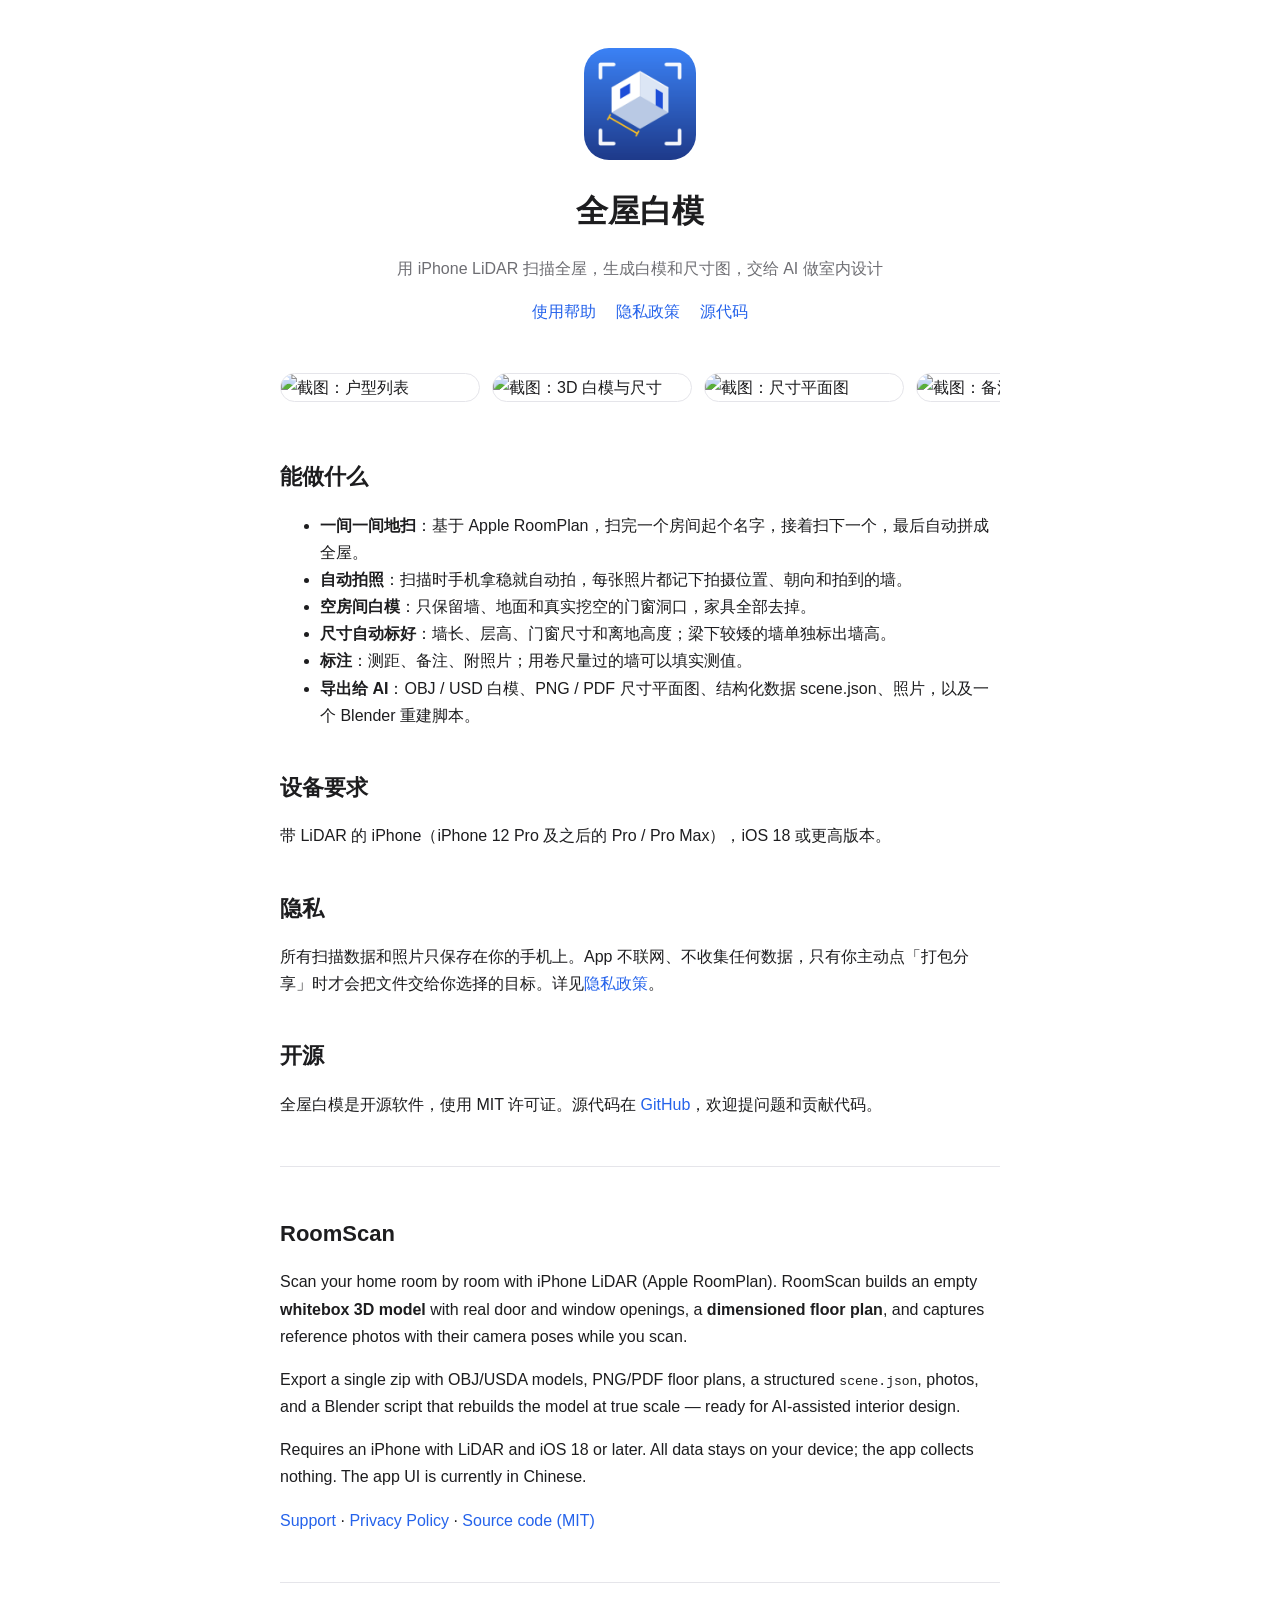
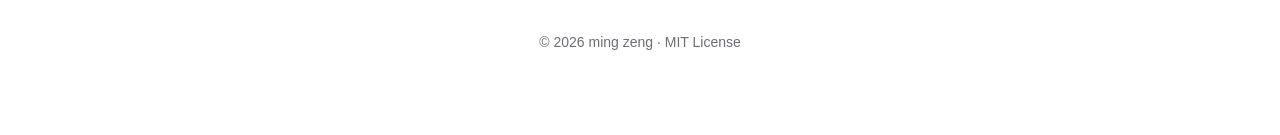
==== docs/index.html @ e1533487 "全屋白模 RoomScan：LiDAR 全屋扫描 → 白模 + 尺寸图 → 导出给 AI - 基于 Apple RoomPlan 的多房间扫描，扫描中自动 / 手动拍照（带相机位姿） - 空房间白模：" ====
<!doctype html>
<html lang="zh-Hans">
<head>
<meta charset="utf-8">
<meta name="viewport" content="width=device-width, initial-scale=1">
<title>全屋白模 · RoomScan</title>
<meta name="description" content="用 iPhone LiDAR 扫描全屋，生成空房间白模和尺寸平面图，一键导出给 AI 在 Blender 里做室内设计。">
<link rel="icon" href="assets/icon.png">
<link rel="stylesheet" href="style.css">
</head>
<body>
<main>
  <header>
    <img src="assets/icon.png" alt="全屋白模图标">
    <h1>全屋白模</h1>
    <p class="muted">用 iPhone LiDAR 扫描全屋，生成白模和尺寸图，交给 AI 做室内设计</p>
    <nav>
      <a href="support.html">使用帮助</a>
      <a href="privacy.html">隐私政策</a>
      <a href="https://github.com/srmming/RoomScan">源代码</a>
    </nav>
  </header>

  <div class="shots">
    <img src="assets/screenshots/1.png" alt="截图：户型列表">
    <img src="assets/screenshots/2.png" alt="截图：3D 白模与尺寸">
    <img src="assets/screenshots/3.png" alt="截图：尺寸平面图">
    <img src="assets/screenshots/4.png" alt="截图：备注与照片">
    <img src="assets/screenshots/5.png" alt="截图：导出给 AI">
  </div>

  <h2>能做什么</h2>
  <ul>
    <li><b>一间一间地扫</b>：基于 Apple RoomPlan，扫完一个房间起个名字，接着扫下一个，最后自动拼成全屋。</li>
    <li><b>自动拍照</b>：扫描时手机拿稳就自动拍，每张照片都记下拍摄位置、朝向和拍到的墙。</li>
    <li><b>空房间白模</b>：只保留墙、地面和真实挖空的门窗洞口，家具全部去掉。</li>
    <li><b>尺寸自动标好</b>：墙长、层高、门窗尺寸和离地高度；梁下较矮的墙单独标出墙高。</li>
    <li><b>标注</b>：测距、备注、附照片；用卷尺量过的墙可以填实测值。</li>
    <li><b>导出给 AI</b>：OBJ / USD 白模、PNG / PDF 尺寸平面图、结构化数据 scene.json、照片，以及一个 Blender 重建脚本。</li>
  </ul>

  <h2>设备要求</h2>
  <p>带 LiDAR 的 iPhone（iPhone 12 Pro 及之后的 Pro / Pro Max），iOS 18 或更高版本。</p>

  <h2>隐私</h2>
  <p>所有扫描数据和照片只保存在你的手机上。App 不联网、不收集任何数据，只有你主动点「打包分享」时才会把文件交给你选择的目标。详见<a href="privacy.html">隐私政策</a>。</p>

  <h2>开源</h2>
  <p>全屋白模是开源软件，使用 MIT 许可证。源代码在 <a href="https://github.com/srmming/RoomScan">GitHub</a>，欢迎提问题和贡献代码。</p>

  <hr>

  <h2 lang="en">RoomScan</h2>
  <div lang="en">
    <p>Scan your home room by room with iPhone LiDAR (Apple RoomPlan). RoomScan builds an empty <b>whitebox 3D model</b> with real door and window openings, a <b>dimensioned floor plan</b>, and captures reference photos with their camera poses while you scan.</p>
    <p>Export a single zip with OBJ/USDA models, PNG/PDF floor plans, a structured <code>scene.json</code>, photos, and a Blender script that rebuilds the model at true scale — ready for AI-assisted interior design.</p>
    <p>Requires an iPhone with LiDAR and iOS 18 or later. All data stays on your device; the app collects nothing. The app UI is currently in Chinese.</p>
    <p><a href="support.html#en">Support</a> · <a href="privacy.html#en">Privacy Policy</a> · <a href="https://github.com/srmming/RoomScan">Source code (MIT)</a></p>
  </div>

  <hr>
  <footer class="muted">© 2026 ming zeng · MIT License</footer>
</main>
</body>
</html>
---- docs/style.css ----
:root {
  --bg: #ffffff; --fg: #1d1d1f; --muted: #6e6e73; --line: #e5e5ea; --accent: #2563eb; --card: #f5f5f7;
  font-family: -apple-system, BlinkMacSystemFont, "PingFang SC", "Helvetica Neue", sans-serif;
}
@media (prefers-color-scheme: dark) {
  :root { --bg: #000000; --fg: #f5f5f7; --muted: #a1a1a6; --line: #2c2c2e; --accent: #60a5fa; --card: #1c1c1e; }
}
* { box-sizing: border-box; }
body { margin: 0; background: var(--bg); color: var(--fg); line-height: 1.7; }
main { max-width: 760px; margin: 0 auto; padding: 48px 20px 80px; }
header { text-align: center; margin-bottom: 40px; }
header img { width: 112px; height: 112px; border-radius: 25px; }
h1 { font-size: 32px; margin: 16px 0 4px; }
h2 { font-size: 22px; margin: 40px 0 12px; }
h3 { font-size: 17px; margin: 24px 0 6px; }
p, li { color: var(--fg); }
.muted { color: var(--muted); }
a { color: var(--accent); text-decoration: none; }
a:hover { text-decoration: underline; }
nav { display: flex; gap: 20px; justify-content: center; flex-wrap: wrap; margin-top: 12px; }
.shots { display: flex; gap: 12px; overflow-x: auto; padding: 8px 0 16px; }
.shots img { width: 200px; flex: none; border-radius: 16px; border: 1px solid var(--line); }
.card { background: var(--card); border-radius: 16px; padding: 4px 20px; margin: 16px 0; }
hr { border: none; border-top: 1px solid var(--line); margin: 48px 0; }
footer { text-align: center; font-size: 14px; }
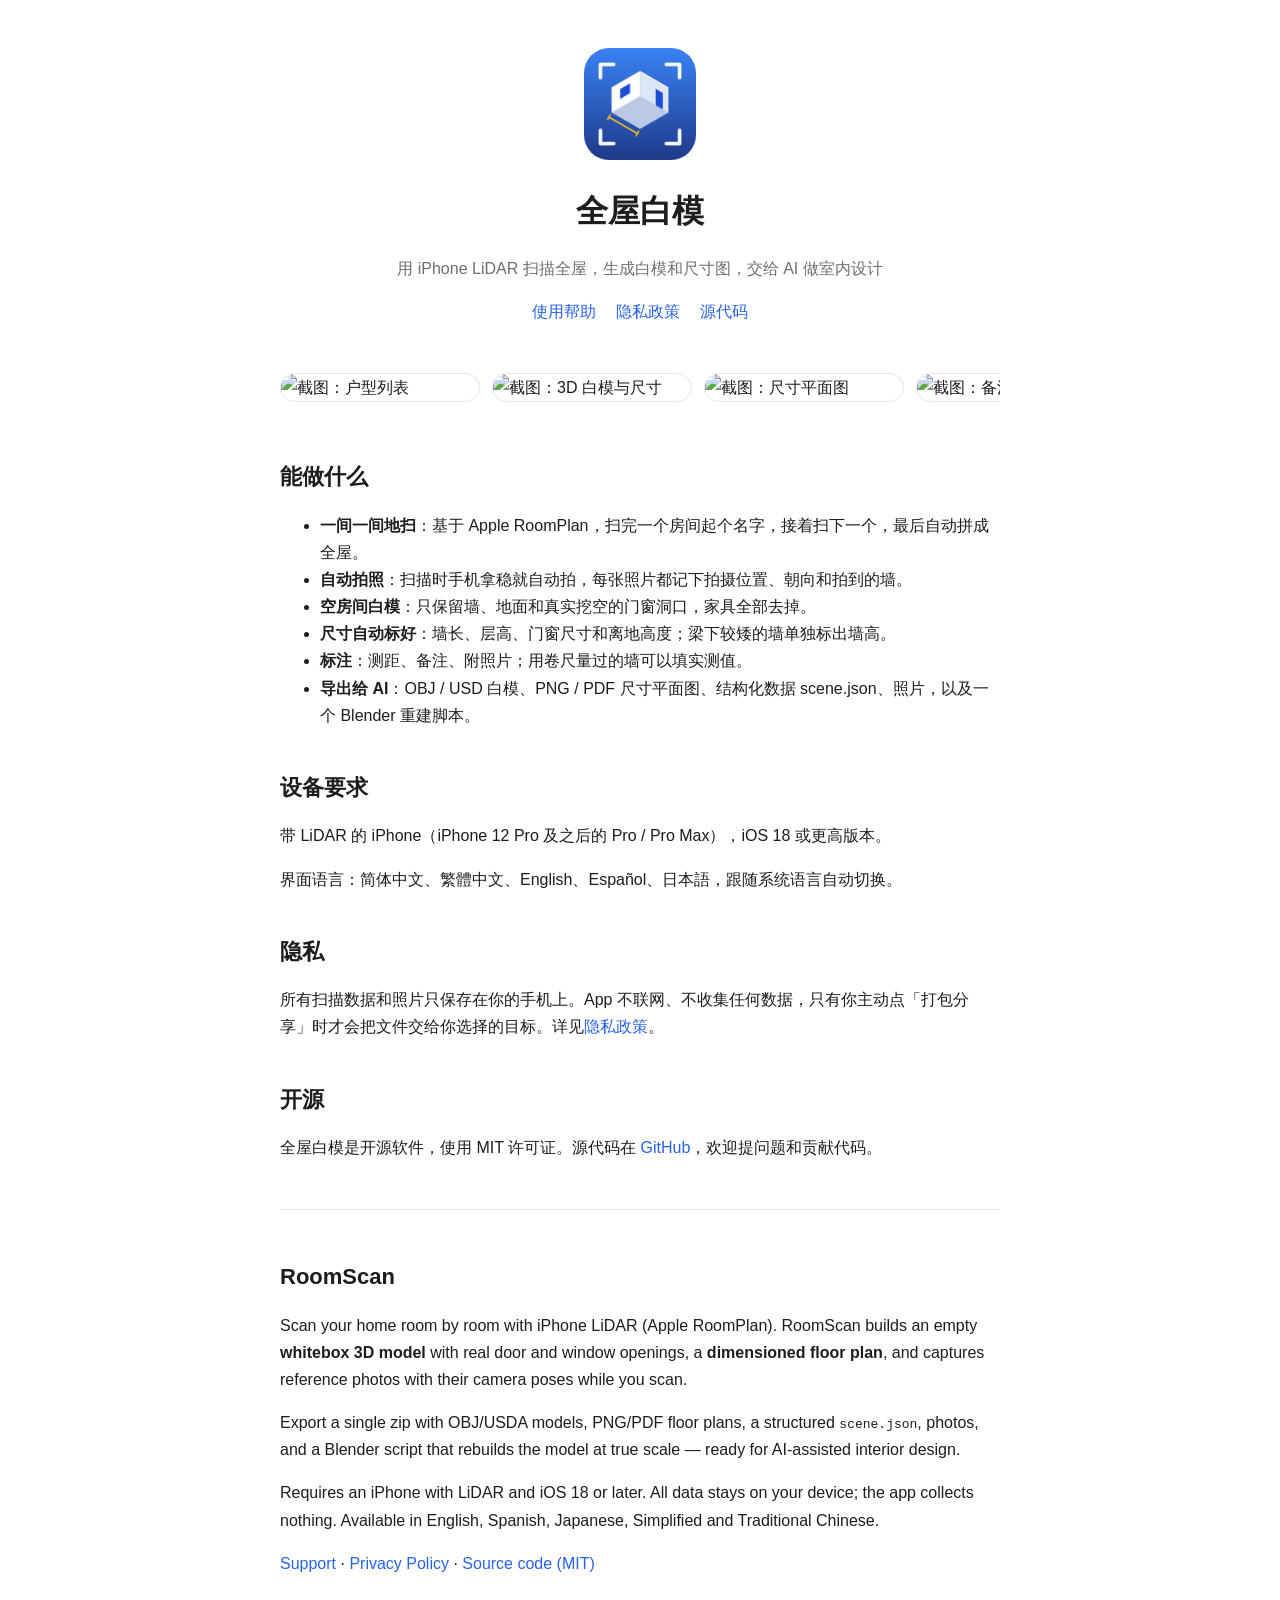
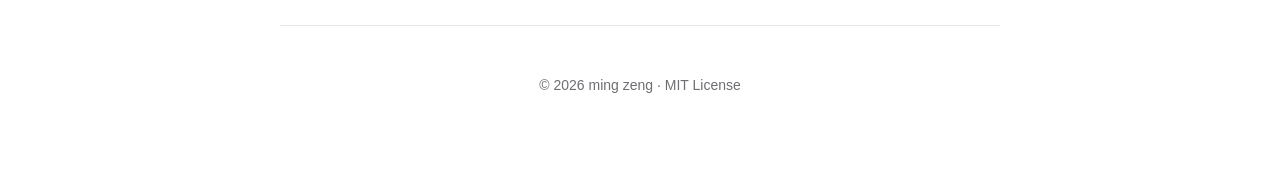
==== commit 6adfbde9: "多语言、门窗编辑、显示修复 - 界面支持简体中文、繁體中文、English、Español、日本語（String Catalog），跟随系统语言 - 门窗编辑：类型、样式（平开 / 推拉 / 折叠门，" ====
--- a/docs/index.html
+++ b/docs/index.html
@@ -41,6 +41,7 @@
 
   <h2>设备要求</h2>
   <p>带 LiDAR 的 iPhone（iPhone 12 Pro 及之后的 Pro / Pro Max），iOS 18 或更高版本。</p>
+  <p>界面语言：简体中文、繁體中文、English、Español、日本語，跟随系统语言自动切换。</p>
 
   <h2>隐私</h2>
   <p>所有扫描数据和照片只保存在你的手机上。App 不联网、不收集任何数据，只有你主动点「打包分享」时才会把文件交给你选择的目标。详见<a href="privacy.html">隐私政策</a>。</p>
@@ -54,7 +55,7 @@
   <div lang="en">
     <p>Scan your home room by room with iPhone LiDAR (Apple RoomPlan). RoomScan builds an empty <b>whitebox 3D model</b> with real door and window openings, a <b>dimensioned floor plan</b>, and captures reference photos with their camera poses while you scan.</p>
     <p>Export a single zip with OBJ/USDA models, PNG/PDF floor plans, a structured <code>scene.json</code>, photos, and a Blender script that rebuilds the model at true scale — ready for AI-assisted interior design.</p>
-    <p>Requires an iPhone with LiDAR and iOS 18 or later. All data stays on your device; the app collects nothing. The app UI is currently in Chinese.</p>
+    <p>Requires an iPhone with LiDAR and iOS 18 or later. All data stays on your device; the app collects nothing. Available in English, Spanish, Japanese, Simplified and Traditional Chinese.</p>
     <p><a href="support.html#en">Support</a> · <a href="privacy.html#en">Privacy Policy</a> · <a href="https://github.com/srmming/RoomScan">Source code (MIT)</a></p>
   </div>
 
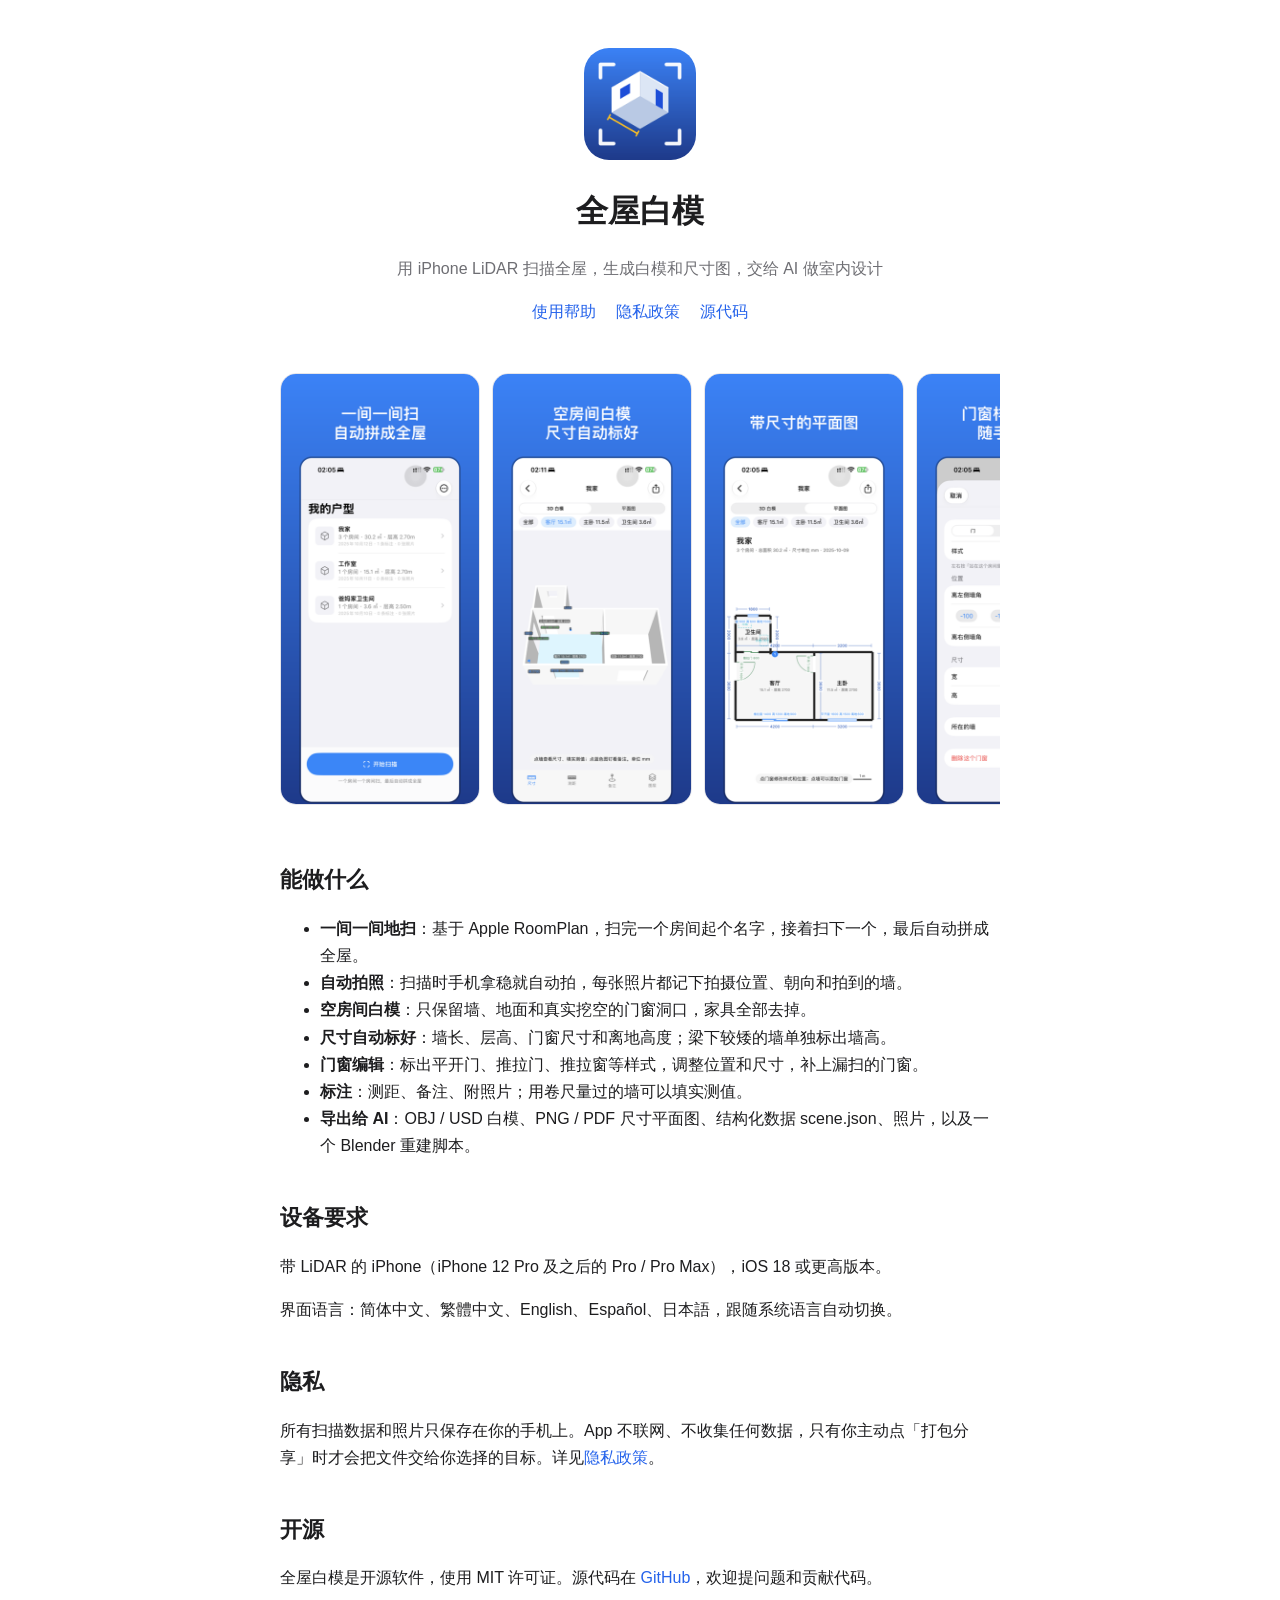
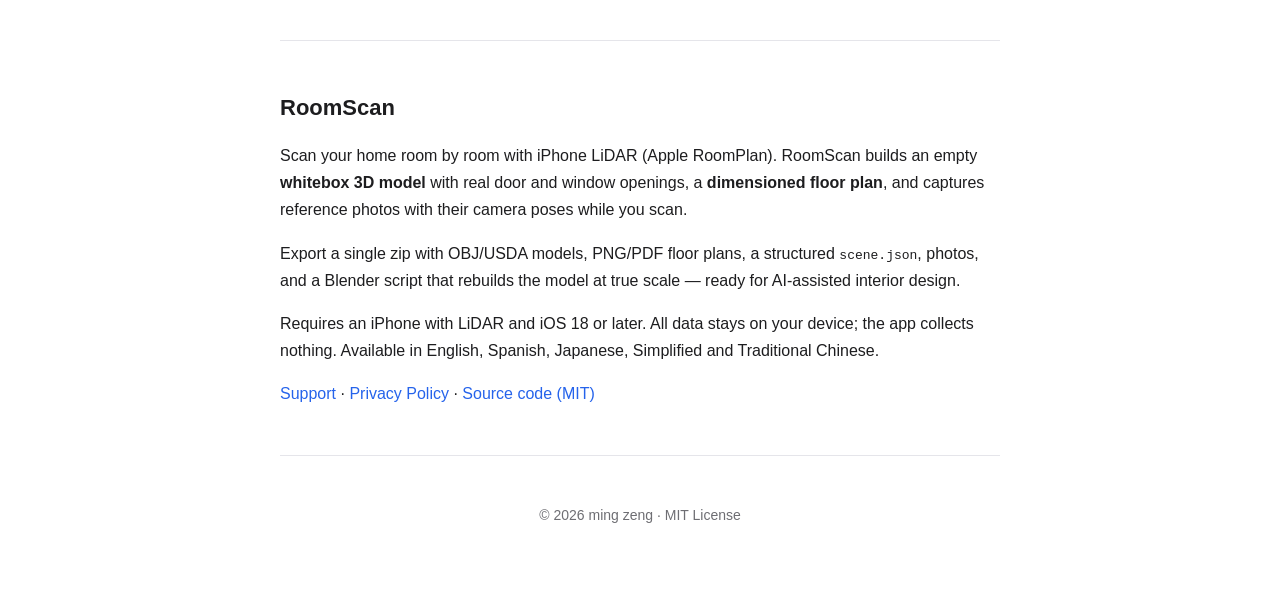
==== commit 3af0f10c: "App Store 截图（5 种语言 × 6 张）、3D 取景修复 - 3D 视图一开始就挂上自己的相机，避免 SceneKit 抢先生成默认相机；用 frameNodes 把整套房子收进画面 - 3" ====
--- a/docs/index.html
+++ b/docs/index.html
@@ -25,8 +25,9 @@
     <img src="assets/screenshots/1.png" alt="截图：户型列表">
     <img src="assets/screenshots/2.png" alt="截图：3D 白模与尺寸">
     <img src="assets/screenshots/3.png" alt="截图：尺寸平面图">
-    <img src="assets/screenshots/4.png" alt="截图：备注与照片">
-    <img src="assets/screenshots/5.png" alt="截图：导出给 AI">
+    <img src="assets/screenshots/4.png" alt="截图：门窗编辑">
+    <img src="assets/screenshots/5.png" alt="截图：备注与照片">
+    <img src="assets/screenshots/6.png" alt="截图：导出给 AI">
   </div>
 
   <h2>能做什么</h2>
@@ -35,6 +36,7 @@
     <li><b>自动拍照</b>：扫描时手机拿稳就自动拍，每张照片都记下拍摄位置、朝向和拍到的墙。</li>
     <li><b>空房间白模</b>：只保留墙、地面和真实挖空的门窗洞口，家具全部去掉。</li>
     <li><b>尺寸自动标好</b>：墙长、层高、门窗尺寸和离地高度；梁下较矮的墙单独标出墙高。</li>
+    <li><b>门窗编辑</b>：标出平开门、推拉门、推拉窗等样式，调整位置和尺寸，补上漏扫的门窗。</li>
     <li><b>标注</b>：测距、备注、附照片；用卷尺量过的墙可以填实测值。</li>
     <li><b>导出给 AI</b>：OBJ / USD 白模、PNG / PDF 尺寸平面图、结构化数据 scene.json、照片，以及一个 Blender 重建脚本。</li>
   </ul>
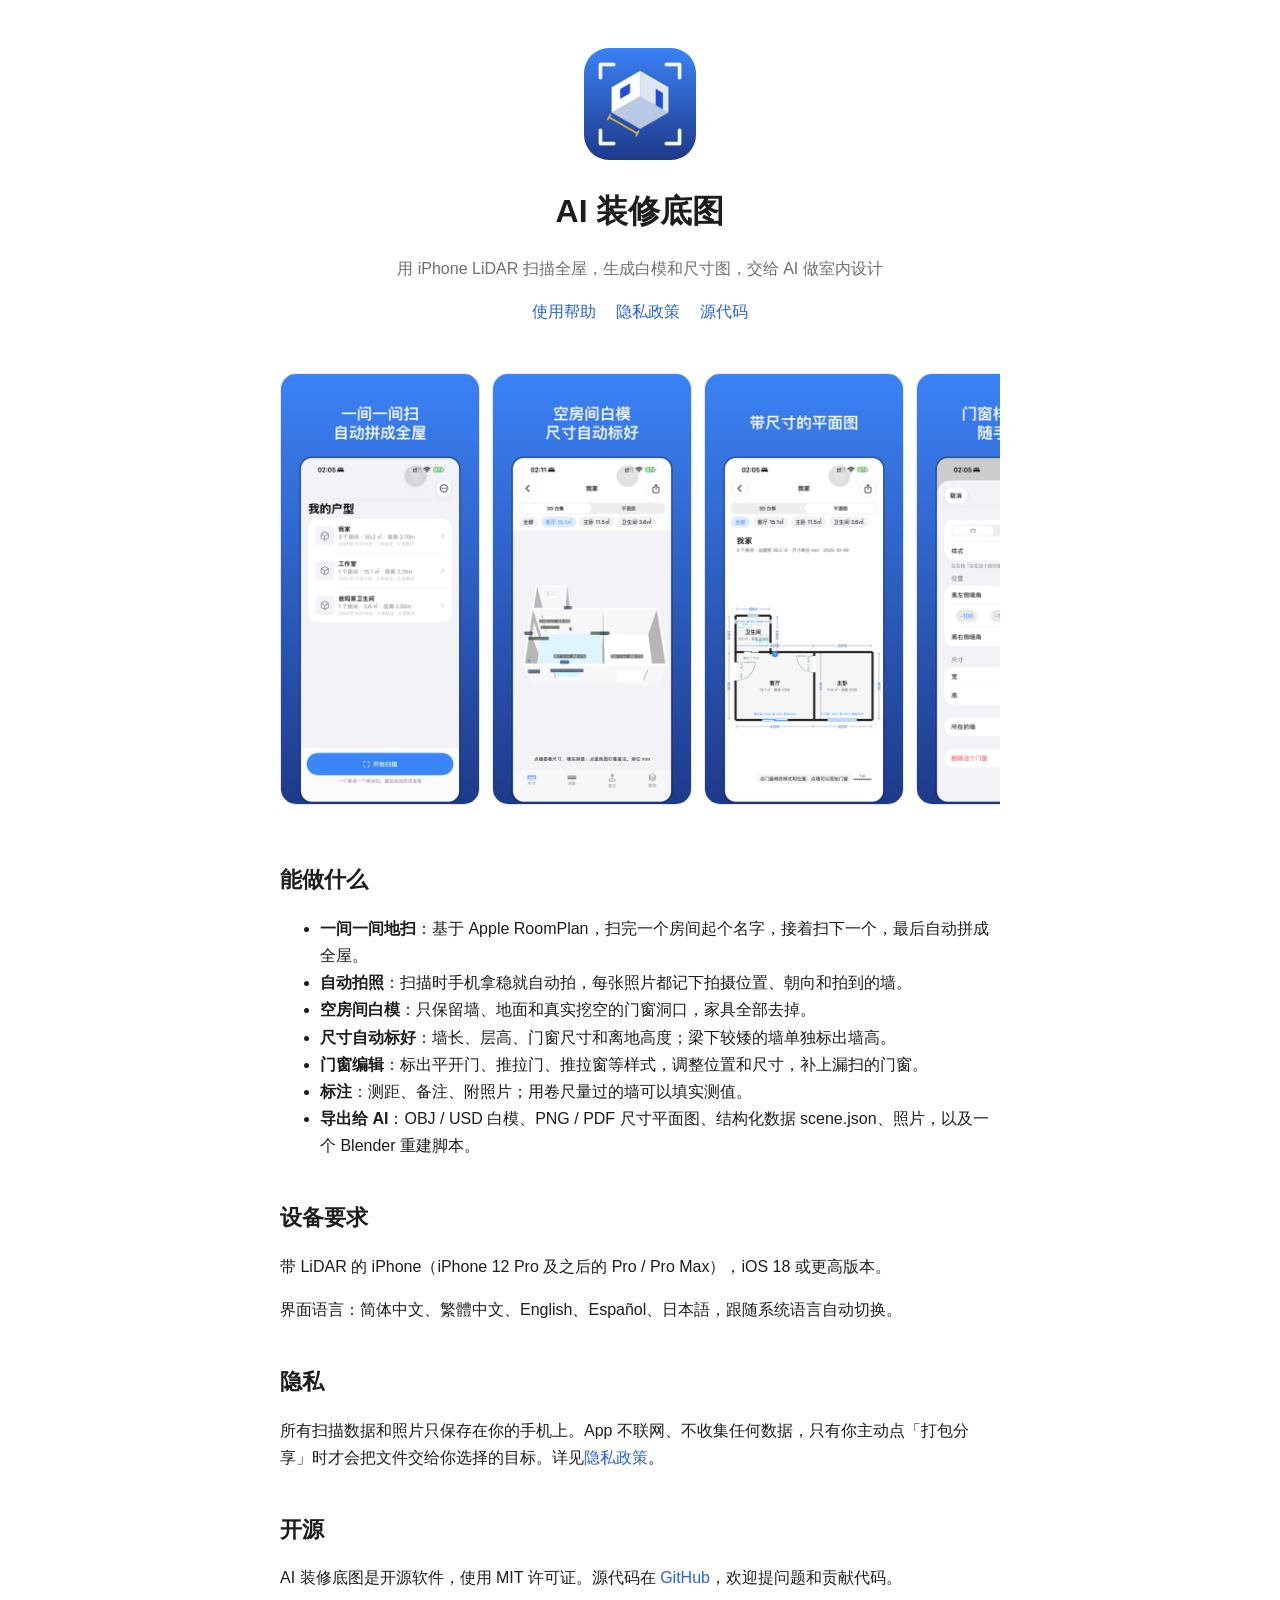
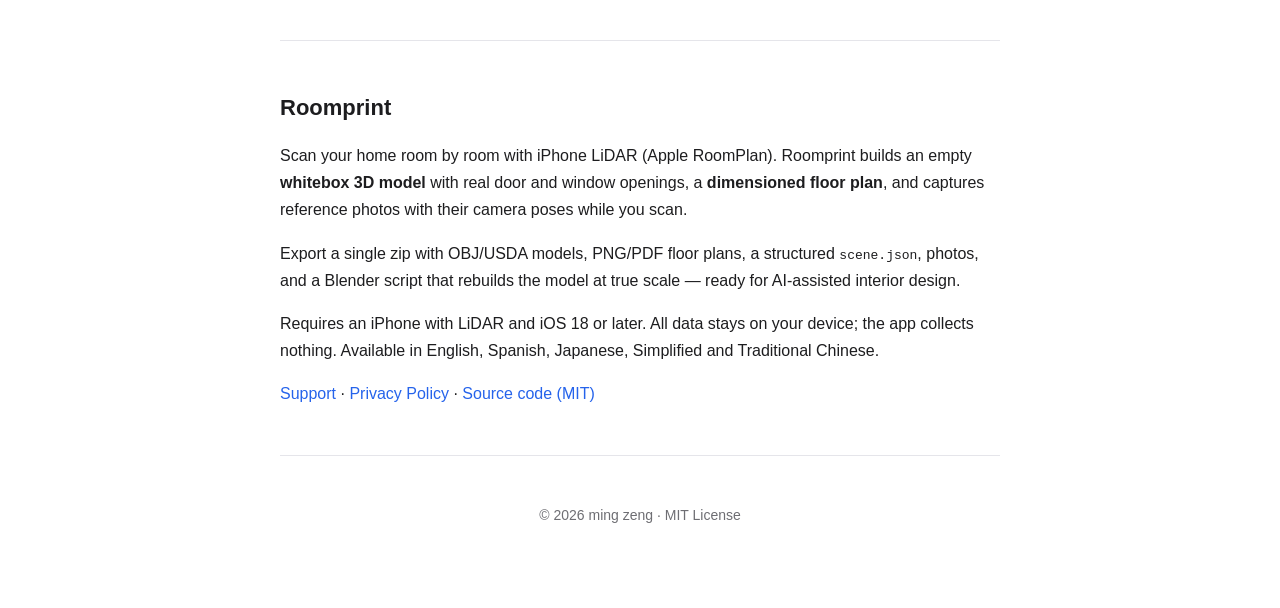
==== commit 3283c2f9: "改名：AI 装修底图 / Roomprint - 桌面名称：AI 装修底图（简中）、AI 裝修底圖（繁中）、Roomprint（英 / 西 / 日） - 仓库改名为 Roomprint，网站、READ" ====
--- a/docs/index.html
+++ b/docs/index.html
@@ -3,7 +3,7 @@
 <head>
 <meta charset="utf-8">
 <meta name="viewport" content="width=device-width, initial-scale=1">
-<title>全屋白模 · RoomScan</title>
+<title>AI 装修底图 · Roomprint</title>
 <meta name="description" content="用 iPhone LiDAR 扫描全屋，生成空房间白模和尺寸平面图，一键导出给 AI 在 Blender 里做室内设计。">
 <link rel="icon" href="assets/icon.png">
 <link rel="stylesheet" href="style.css">
@@ -11,13 +11,13 @@
 <body>
 <main>
   <header>
-    <img src="assets/icon.png" alt="全屋白模图标">
-    <h1>全屋白模</h1>
+    <img src="assets/icon.png" alt="AI 装修底图图标">
+    <h1>AI 装修底图</h1>
     <p class="muted">用 iPhone LiDAR 扫描全屋，生成白模和尺寸图，交给 AI 做室内设计</p>
     <nav>
       <a href="support.html">使用帮助</a>
       <a href="privacy.html">隐私政策</a>
-      <a href="https://github.com/srmming/RoomScan">源代码</a>
+      <a href="https://github.com/srmming/Roomprint">源代码</a>
     </nav>
   </header>
 
@@ -49,16 +49,16 @@
   <p>所有扫描数据和照片只保存在你的手机上。App 不联网、不收集任何数据，只有你主动点「打包分享」时才会把文件交给你选择的目标。详见<a href="privacy.html">隐私政策</a>。</p>
 
   <h2>开源</h2>
-  <p>全屋白模是开源软件，使用 MIT 许可证。源代码在 <a href="https://github.com/srmming/RoomScan">GitHub</a>，欢迎提问题和贡献代码。</p>
+  <p>AI 装修底图是开源软件，使用 MIT 许可证。源代码在 <a href="https://github.com/srmming/Roomprint">GitHub</a>，欢迎提问题和贡献代码。</p>
 
   <hr>
 
-  <h2 lang="en">RoomScan</h2>
+  <h2 lang="en">Roomprint</h2>
   <div lang="en">
-    <p>Scan your home room by room with iPhone LiDAR (Apple RoomPlan). RoomScan builds an empty <b>whitebox 3D model</b> with real door and window openings, a <b>dimensioned floor plan</b>, and captures reference photos with their camera poses while you scan.</p>
+    <p>Scan your home room by room with iPhone LiDAR (Apple RoomPlan). Roomprint builds an empty <b>whitebox 3D model</b> with real door and window openings, a <b>dimensioned floor plan</b>, and captures reference photos with their camera poses while you scan.</p>
     <p>Export a single zip with OBJ/USDA models, PNG/PDF floor plans, a structured <code>scene.json</code>, photos, and a Blender script that rebuilds the model at true scale — ready for AI-assisted interior design.</p>
     <p>Requires an iPhone with LiDAR and iOS 18 or later. All data stays on your device; the app collects nothing. Available in English, Spanish, Japanese, Simplified and Traditional Chinese.</p>
-    <p><a href="support.html#en">Support</a> · <a href="privacy.html#en">Privacy Policy</a> · <a href="https://github.com/srmming/RoomScan">Source code (MIT)</a></p>
+    <p><a href="support.html#en">Support</a> · <a href="privacy.html#en">Privacy Policy</a> · <a href="https://github.com/srmming/Roomprint">Source code (MIT)</a></p>
   </div>
 
   <hr>
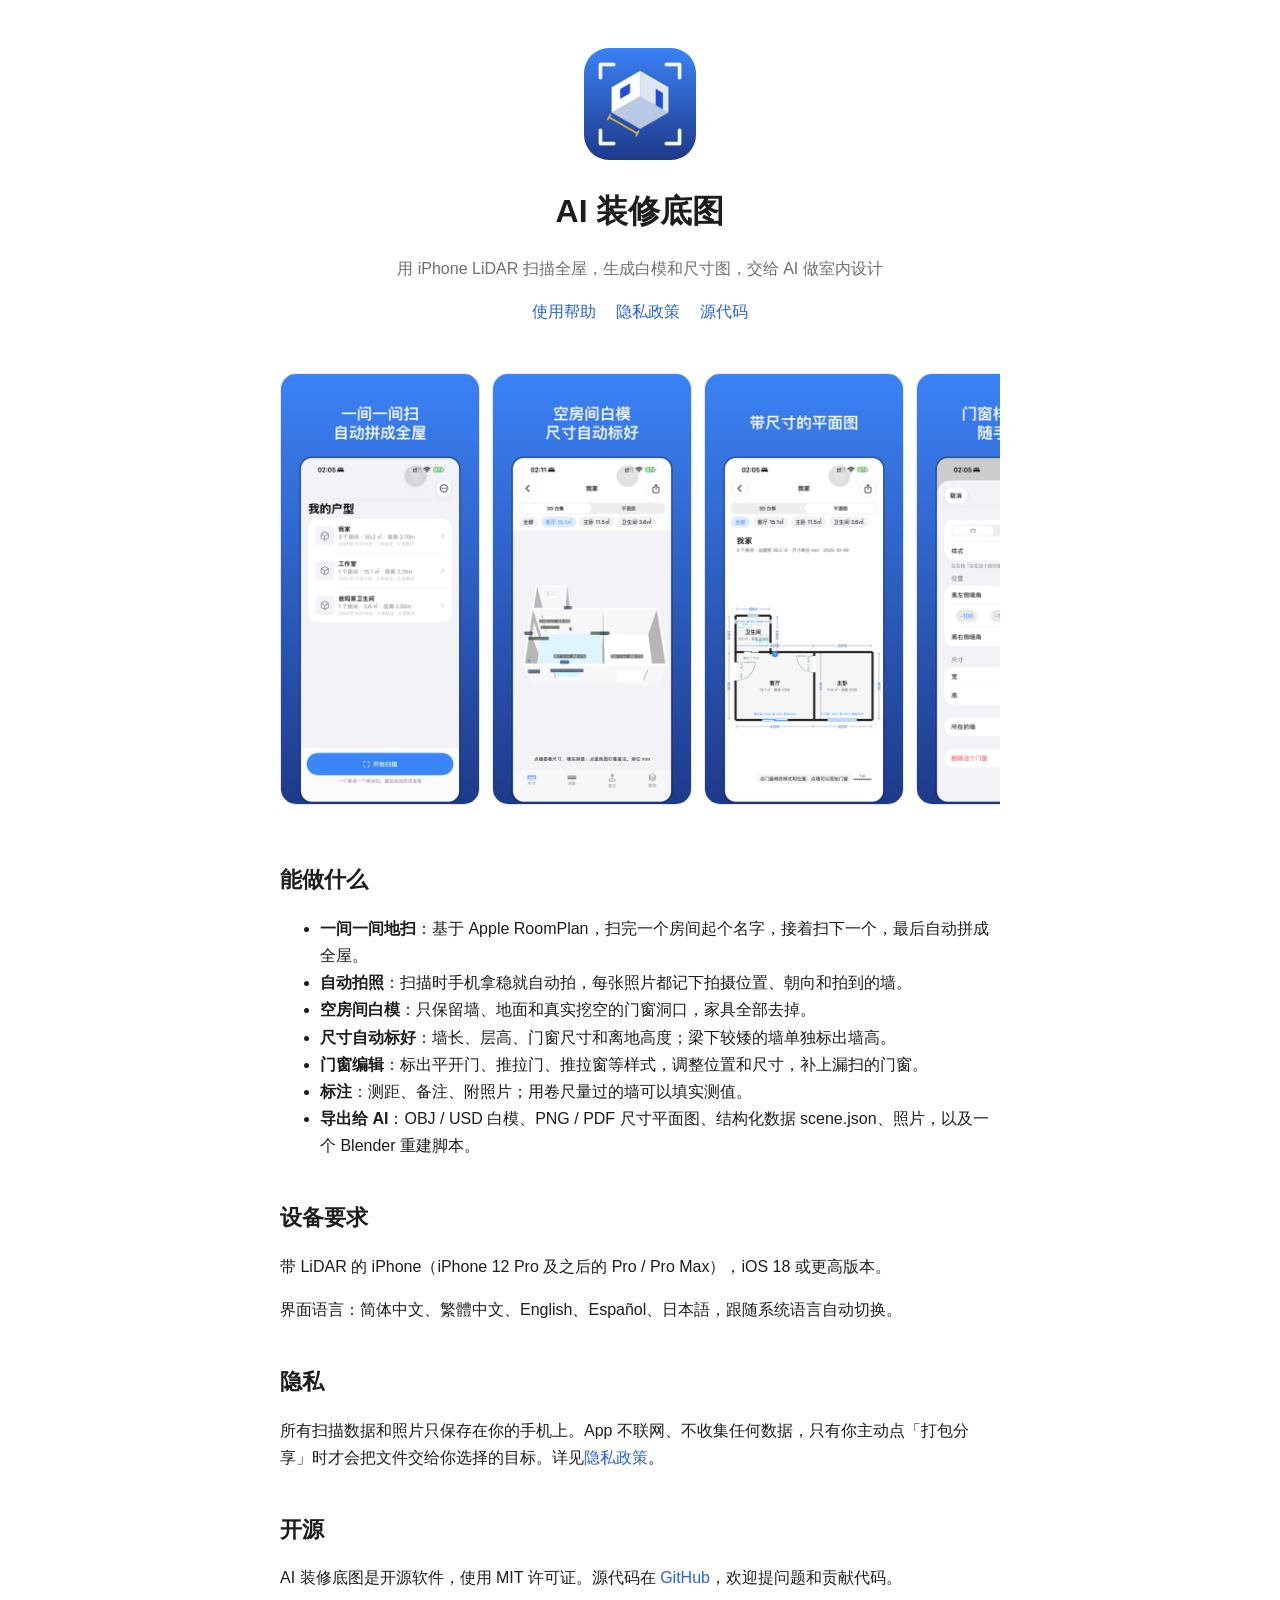
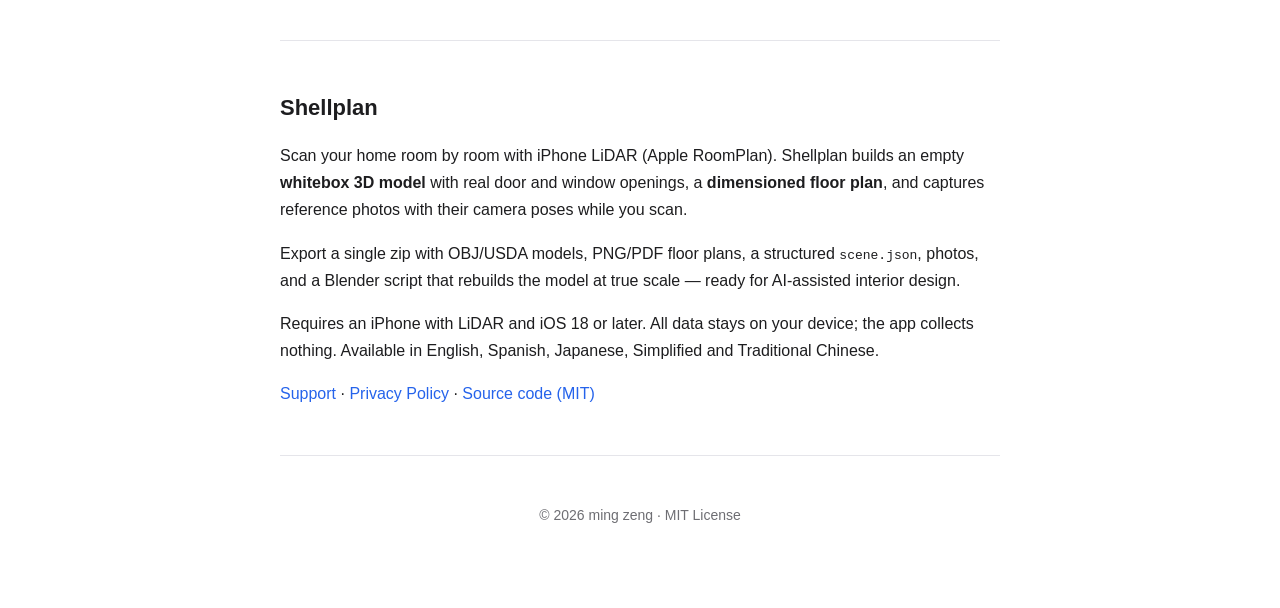
==== commit 34ca6de3: "英文品牌改为 Shellplan（Roomprint 在 App Store 已被占用） - 英 / 西 / 日桌面名称：Shellplan - 仓库改名为 Shellplan，网站、README、上" ====
--- a/docs/index.html
+++ b/docs/index.html
@@ -3,7 +3,7 @@
 <head>
 <meta charset="utf-8">
 <meta name="viewport" content="width=device-width, initial-scale=1">
-<title>AI 装修底图 · Roomprint</title>
+<title>AI 装修底图 · Shellplan</title>
 <meta name="description" content="用 iPhone LiDAR 扫描全屋，生成空房间白模和尺寸平面图，一键导出给 AI 在 Blender 里做室内设计。">
 <link rel="icon" href="assets/icon.png">
 <link rel="stylesheet" href="style.css">
@@ -17,7 +17,7 @@
     <nav>
       <a href="support.html">使用帮助</a>
       <a href="privacy.html">隐私政策</a>
-      <a href="https://github.com/srmming/Roomprint">源代码</a>
+      <a href="https://github.com/srmming/Shellplan">源代码</a>
     </nav>
   </header>
 
@@ -49,16 +49,16 @@
   <p>所有扫描数据和照片只保存在你的手机上。App 不联网、不收集任何数据，只有你主动点「打包分享」时才会把文件交给你选择的目标。详见<a href="privacy.html">隐私政策</a>。</p>
 
   <h2>开源</h2>
-  <p>AI 装修底图是开源软件，使用 MIT 许可证。源代码在 <a href="https://github.com/srmming/Roomprint">GitHub</a>，欢迎提问题和贡献代码。</p>
+  <p>AI 装修底图是开源软件，使用 MIT 许可证。源代码在 <a href="https://github.com/srmming/Shellplan">GitHub</a>，欢迎提问题和贡献代码。</p>
 
   <hr>
 
-  <h2 lang="en">Roomprint</h2>
+  <h2 lang="en">Shellplan</h2>
   <div lang="en">
-    <p>Scan your home room by room with iPhone LiDAR (Apple RoomPlan). Roomprint builds an empty <b>whitebox 3D model</b> with real door and window openings, a <b>dimensioned floor plan</b>, and captures reference photos with their camera poses while you scan.</p>
+    <p>Scan your home room by room with iPhone LiDAR (Apple RoomPlan). Shellplan builds an empty <b>whitebox 3D model</b> with real door and window openings, a <b>dimensioned floor plan</b>, and captures reference photos with their camera poses while you scan.</p>
     <p>Export a single zip with OBJ/USDA models, PNG/PDF floor plans, a structured <code>scene.json</code>, photos, and a Blender script that rebuilds the model at true scale — ready for AI-assisted interior design.</p>
     <p>Requires an iPhone with LiDAR and iOS 18 or later. All data stays on your device; the app collects nothing. Available in English, Spanish, Japanese, Simplified and Traditional Chinese.</p>
-    <p><a href="support.html#en">Support</a> · <a href="privacy.html#en">Privacy Policy</a> · <a href="https://github.com/srmming/Roomprint">Source code (MIT)</a></p>
+    <p><a href="support.html#en">Support</a> · <a href="privacy.html#en">Privacy Policy</a> · <a href="https://github.com/srmming/Shellplan">Source code (MIT)</a></p>
   </div>
 
   <hr>
